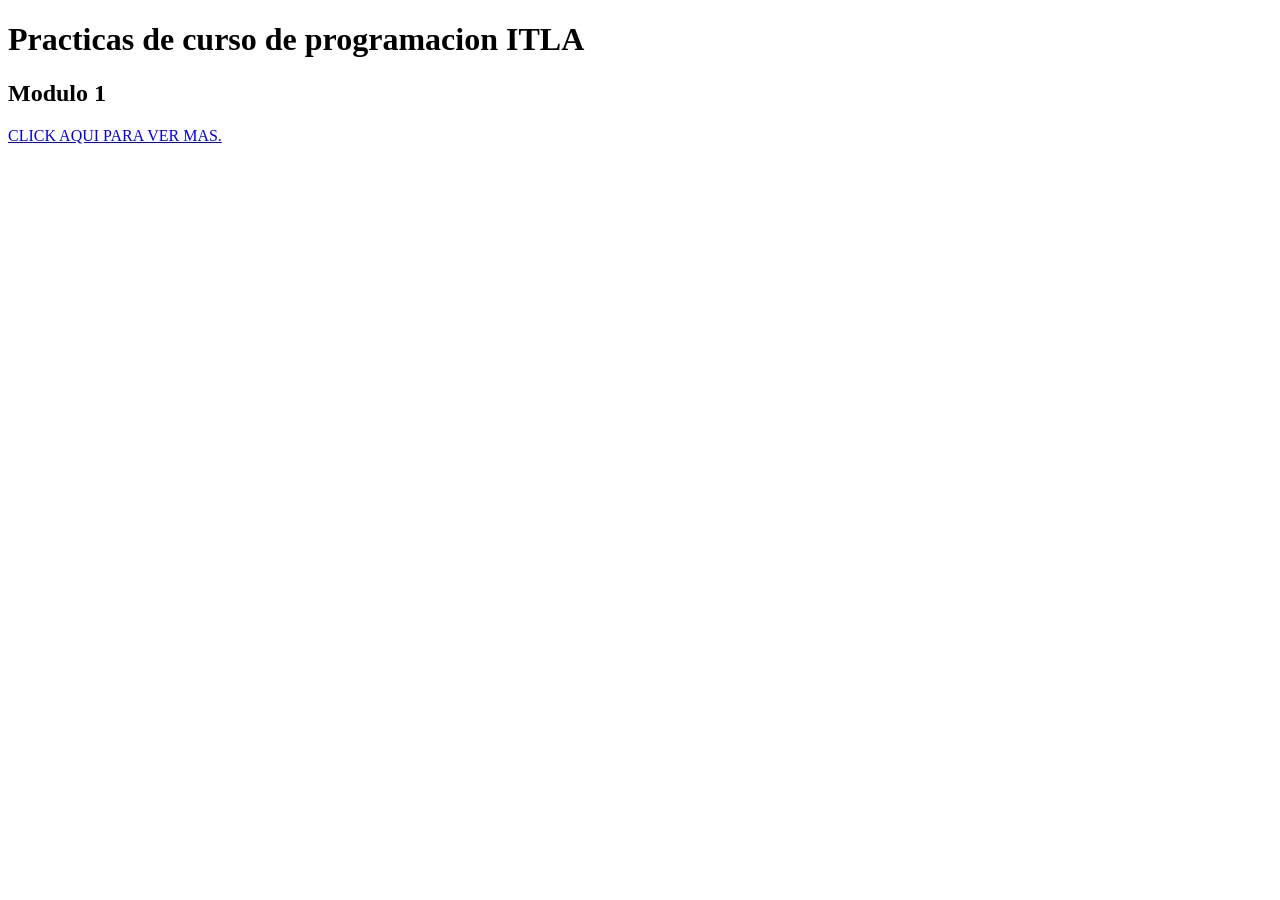
==== index.html @ f4545420 "añadi enlace para pagina de ejercicios modulo 1" ====
<!DOCTYPE html>
<html lang="es">

<head>
    <meta charset="UTF-8">
    <meta name="viewport" content="width=device-width, initial-scale=1.0">
    <title>Panel De Actividades</title>
    <link rel="stylesheet" href="/css/index.css">
    <script src="/js/index.js" defer></script>
</head>

<body>
    <h1>Practicas de curso de programacion ITLA</h1>
    <section>
        <h2>Modulo 1</h2>
        <a href="modulo1.html">CLICK AQUI PARA VER MAS.</a>

    </section>

</body>

</html>
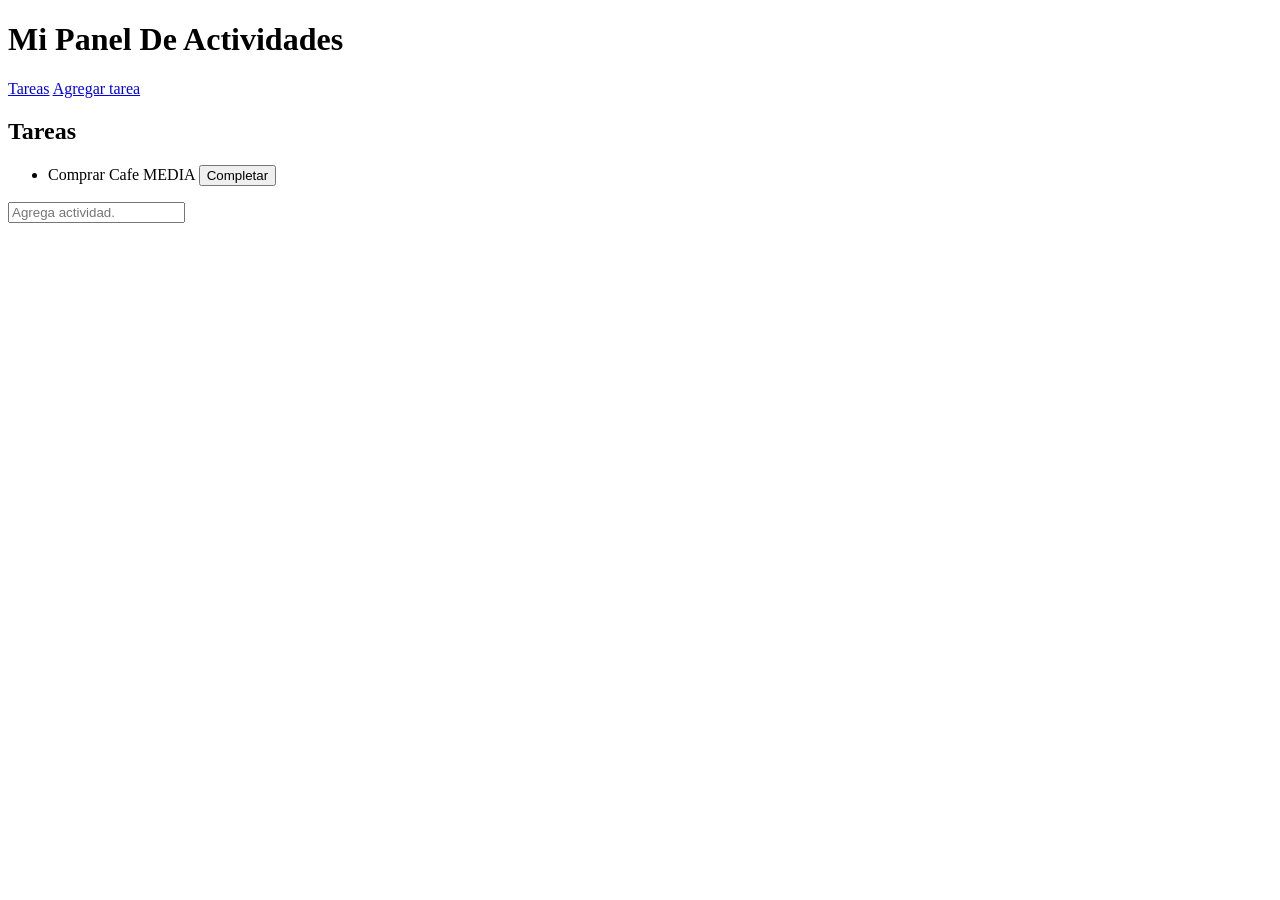
==== commit 06120b3d: "creacion del esqueleto del panel sin css" ====
--- a/index.html
+++ b/index.html
@@ -10,12 +10,31 @@
 </head>
 
 <body>
-    <h1>Practicas de curso de programacion ITLA</h1>
-    <section>
-        <h2>Modulo 1</h2>
-        <a href="modulo1.html">CLICK AQUI PARA VER MAS.</a>
+    <header>
+        <h1>Mi Panel De Actividades</h1>
+        <nav>
+            <a href="#tareas">Tareas</a>
+            <a href="#AgregarTarea">Agregar tarea</a>
+        </nav>
+    </header>
+    <main>
+        <section id="tareas">
+            <h2>Tareas</h2>
+            <ul>
+                <li>
+                    Comprar Cafe
+                    <label for="prioridad">MEDIA</label>
+                    <button>Completar</button>
+                </li>
+            </ul>
+        </section>
+        <section id="AgregarTarea">
+            <form action="submit">
+                <input type="text" placeholder="Agrega actividad.">
+            </form>
+        </section>
 
-    </section>
+    </main>
 
 </body>
 
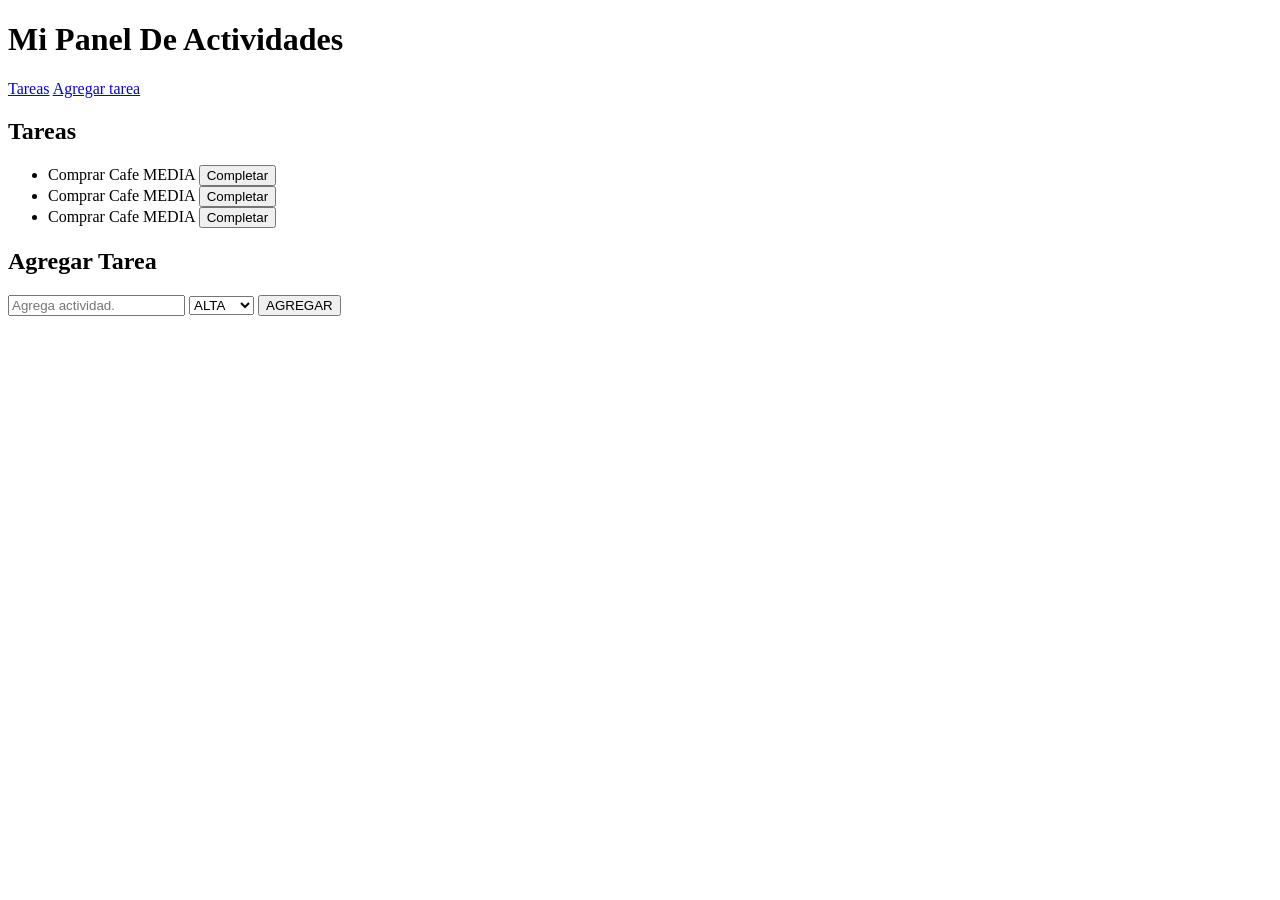
==== commit aa51eb12: "add section added task=" ====
--- a/index.html
+++ b/index.html
@@ -26,11 +26,28 @@
                     <label for="prioridad">MEDIA</label>
                     <button>Completar</button>
                 </li>
+                <li>
+                    Comprar Cafe
+                    <label for="prioridad">MEDIA</label>
+                    <button>Completar</button>
+                </li>
+                <li>
+                    Comprar Cafe
+                    <label for="prioridad">MEDIA</label>
+                    <button>Completar</button>
+                </li>
             </ul>
         </section>
         <section id="AgregarTarea">
+            <h2>Agregar Tarea</h2>
             <form action="submit">
                 <input type="text" placeholder="Agrega actividad.">
+                <select name="prioridad" id="prioridad">
+                    <option value="">ALTA</option>
+                    <option value="">MEDIA</option>
+                    <option value="">BAJA</option>
+                </select>
+                <button>AGREGAR</button>
             </form>
         </section>
 
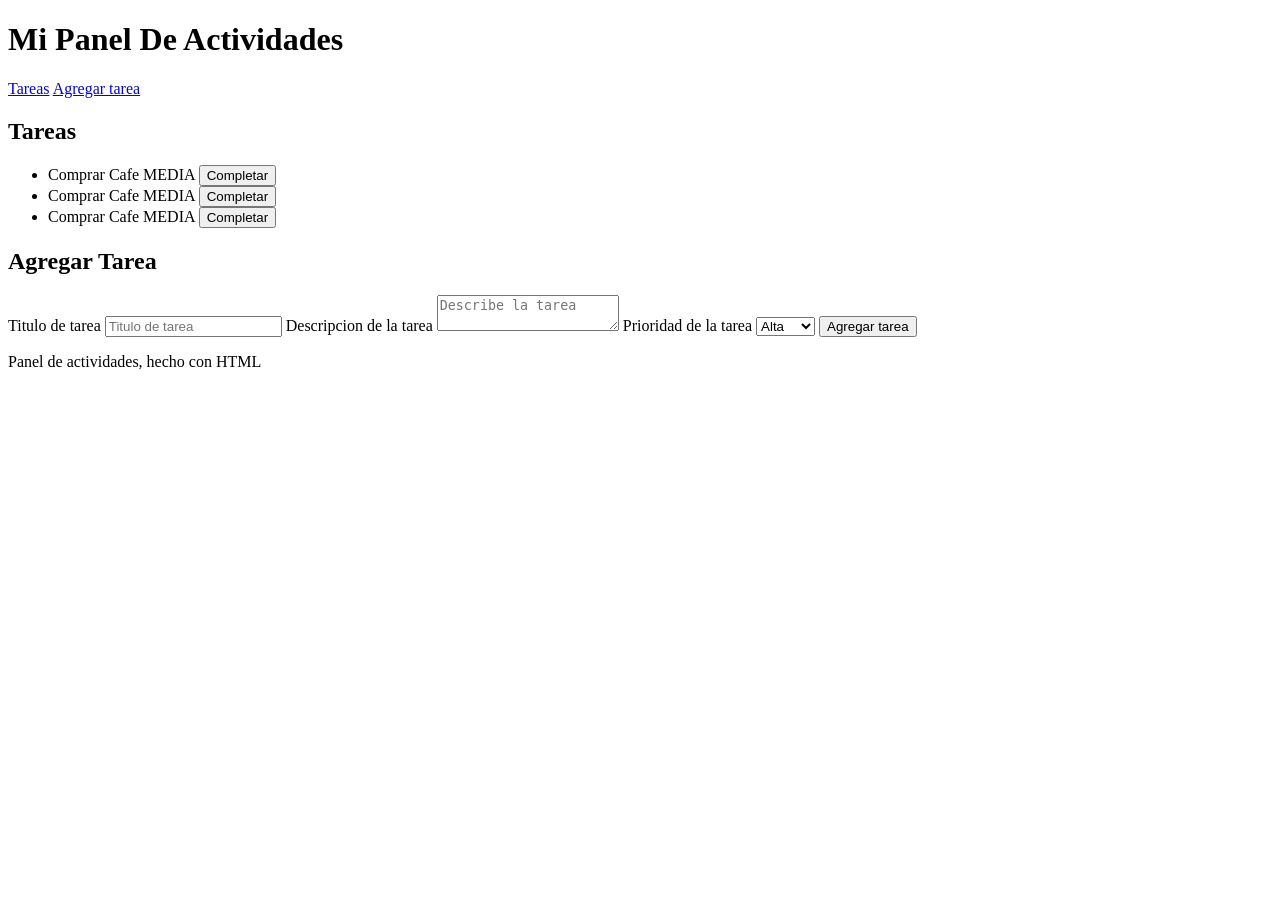
==== commit 747dfab2: "fixing form semantic errors" ====
--- a/index.html
+++ b/index.html
@@ -40,19 +40,25 @@
         </section>
         <section id="AgregarTarea">
             <h2>Agregar Tarea</h2>
-            <form action="submit">
-                <input type="text" placeholder="Agrega actividad.">
+            <form>
+                <label for="titulo">Titulo de tarea</label>
+                <input type="text" placeholder="Titulo de tarea" id="titulo" required maxlength="80">
+                <label for="descripcion">Descripcion de la tarea</label>
+                <textarea placeholder="Describe la tarea" id="descripcion"></textarea>
+                <label for="prioridad">Prioridad de la tarea</label>
                 <select name="prioridad" id="prioridad">
-                    <option value="">ALTA</option>
-                    <option value="">MEDIA</option>
-                    <option value="">BAJA</option>
+                    <option value="">Alta</option>
+                    <option value="">Media</option>
+                    <option value="">Baja</option>
                 </select>
-                <button>AGREGAR</button>
+                <button>Agregar tarea</button>
             </form>
         </section>
 
     </main>
-
+    <footer>
+        <p>Panel de actividades, hecho con HTML</p>
+    </footer>
 </body>
 
 </html>
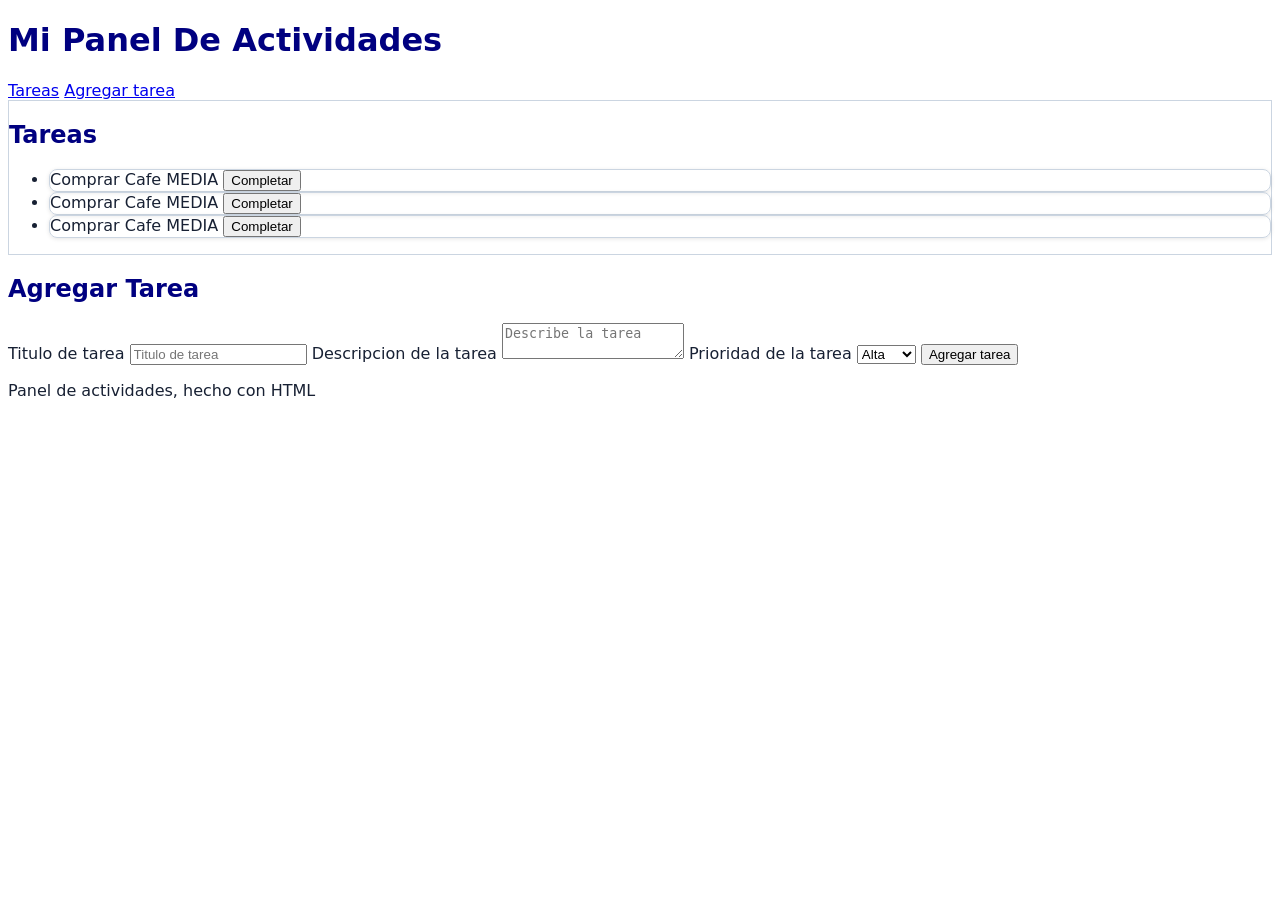
==== commit 11ec2d51: "inicio de estilo a la pagina" ====
--- a/index.html
+++ b/index.html
@@ -18,20 +18,20 @@
         </nav>
     </header>
     <main>
-        <section id="tareas">
+        <section id="tareas" class="lista">
             <h2>Tareas</h2>
             <ul>
-                <li>
+                <li class="tarjeta-actividad">
                     Comprar Cafe
                     <label for="prioridad">MEDIA</label>
                     <button>Completar</button>
                 </li>
-                <li>
+                <li class="tarjeta-actividad">
                     Comprar Cafe
                     <label for="prioridad">MEDIA</label>
                     <button>Completar</button>
                 </li>
-                <li>
+                <li class="tarjeta-actividad">
                     Comprar Cafe
                     <label for="prioridad">MEDIA</label>
                     <button>Completar</button>
--- a/css/index.css
+++ b/css/index.css
@@ -0,0 +1,16 @@
+body {
+  font-family: system-ui, sans-serif;
+  color: #172033;
+}
+h1,
+h2 {
+  color: navy;
+}
+.lista {
+  border: 1px solid #cbd5e1;
+}
+.tarjeta-actividad {
+  border: 1px solid #cbd5e1;
+  border-radius: 8px;
+  box-shadow: 0 1px 4px rgba(0, 0, 0, 0.1);
+}
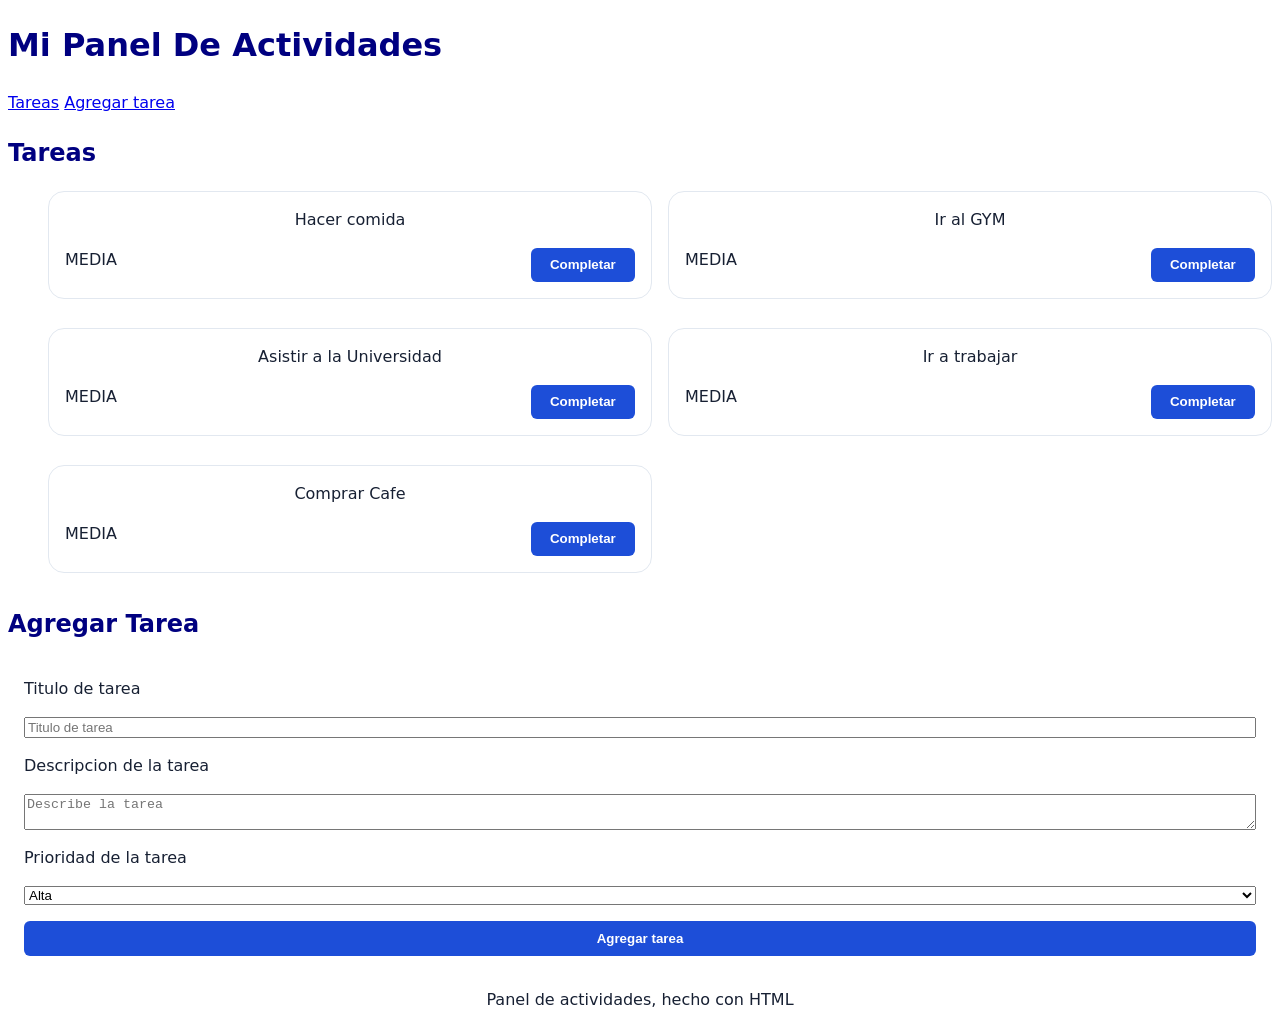
==== commit 9675b714: "practicando CSS" ====
--- a/index.html
+++ b/index.html
@@ -11,36 +11,57 @@
 
 <body>
     <header>
-        <h1>Mi Panel De Actividades</h1>
+        <h1 id="cabecera">Mi Panel De Actividades</h1>
         <nav>
             <a href="#tareas">Tareas</a>
             <a href="#AgregarTarea">Agregar tarea</a>
         </nav>
     </header>
     <main>
-        <section id="tareas" class="lista">
-            <h2>Tareas</h2>
-            <ul>
+        <section id="tareas">
+            <h2 id="cabecera">Tareas</h2>
+            <ul class="lista-actividad">
                 <li class="tarjeta-actividad">
-                    Comprar Cafe
-                    <label for="prioridad">MEDIA</label>
-                    <button>Completar</button>
+                    <span class="actividad-titulo">Hacer comida</span>
+                    <div class="actividad-acciones">
+                        <span for="prioridad">MEDIA</span>
+                        <button>Completar</button>
+                    </div>
                 </li>
                 <li class="tarjeta-actividad">
-                    Comprar Cafe
-                    <label for="prioridad">MEDIA</label>
-                    <button>Completar</button>
+                    <span class="actividad-titulo">Ir al GYM</span>
+                    <div class="actividad-acciones">
+                        <span for="prioridad">MEDIA</span>
+                        <button>Completar</button>
+                    </div>
                 </li>
                 <li class="tarjeta-actividad">
-                    Comprar Cafe
-                    <label for="prioridad">MEDIA</label>
-                    <button>Completar</button>
+                    <span class="actividad-titulo">Asistir a la Universidad</span>
+                    <div class="actividad-acciones">
+                        <span for="prioridad">MEDIA</span>
+                        <button>Completar</button>
+                    </div>
                 </li>
+                <li class="tarjeta-actividad">
+                    <span class="actividad-titulo">Ir a trabajar</span>
+                    <div class="actividad-acciones">
+                        <span for="prioridad">MEDIA</span>
+                        <button>Completar</button>
+                    </div>
+                </li>
+                <li class="tarjeta-actividad">
+                    <span class="actividad-titulo">Comprar Cafe</span>
+                    <div class="actividad-acciones">
+                        <span for="prioridad">MEDIA</span>
+                        <button>Completar</button>
+                    </div>
+                </li>
+
             </ul>
         </section>
         <section id="AgregarTarea">
-            <h2>Agregar Tarea</h2>
-            <form>
+            <h2 id="cabecera">Agregar Tarea</h2>
+            <form class="agregar-actividad">
                 <label for="titulo">Titulo de tarea</label>
                 <input type="text" placeholder="Titulo de tarea" id="titulo" required maxlength="80">
                 <label for="descripcion">Descripcion de la tarea</label>
@@ -57,7 +78,9 @@
 
     </main>
     <footer>
-        <p>Panel de actividades, hecho con HTML</p>
+        <section class="pie-pagina">
+            <p>Panel de actividades, hecho con HTML</p>
+        </section>
     </footer>
 </body>
 
--- a/css/index.css
+++ b/css/index.css
@@ -1,16 +1,62 @@
+:root {
+  --color-principal: #1d4ed8;
+  --color-texto: #172033;
+}
+
+button {
+  background: var(--color-principal);
+  color: white;
+  padding: 0.6rem 1.2rem;
+  border: none;
+  border-radius: 6px;
+  font-weight: 600;
+}
 body {
+  font-size: 16px;
   font-family: system-ui, sans-serif;
+  line-height: 1.5;
   color: #172033;
 }
-h1,
-h2 {
+
+* {
+  box-sizing: border-box;
+}
+
+#cabecera {
   color: navy;
 }
-.lista {
-  border: 1px solid #cbd5e1;
+
+.lista-actividad {
+  display: grid;
+  grid-template-columns: 1fr 1fr;
+  gap: 1rem;
+  flex-wrap: wrap;
 }
+
 .tarjeta-actividad {
-  border: 1px solid #cbd5e1;
-  border-radius: 8px;
-  box-shadow: 0 1px 4px rgba(0, 0, 0, 0.1);
+  padding: 1rem;
+  overflow: hidden;
+  background: #ffffff;
+  border: 1px solid #e2e8f0;
+  border-radius: 16px;
+  margin-bottom: 0.8rem;
+  display: grid;
+  text-align: center;
+  gap: 1rem;
 }
+
+.actividad-acciones {
+  display: flex;
+  justify-content: space-between;
+  gap: 1rem;
+}
+
+.agregar-actividad {
+  display: grid;
+  padding: 1rem;
+  gap: 1rem;
+}
+
+.pie-pagina {
+  text-align: center;
+}
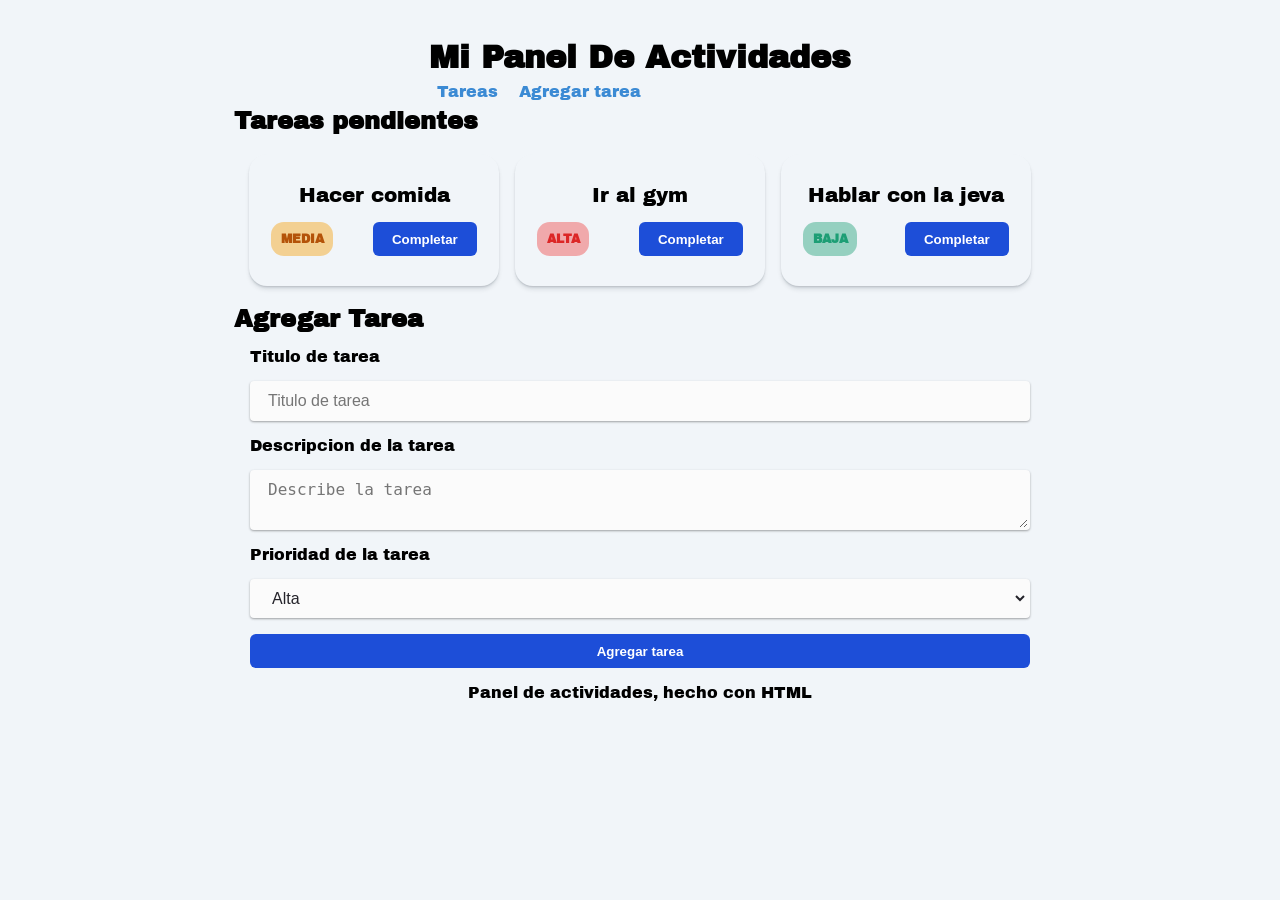
==== commit 6e088509: "practicando css y colocando mejor la visualizacion" ====
--- a/index.html
+++ b/index.html
@@ -11,63 +11,50 @@
 
 <body>
     <header>
-        <h1 id="cabecera">Mi Panel De Actividades</h1>
-        <nav>
-            <a href="#tareas">Tareas</a>
-            <a href="#AgregarTarea">Agregar tarea</a>
+        <h1>Mi Panel De Actividades</h1>
+        <nav class="navegacion">
+            <div class="links">
+                <a href="#tareas" class="on">Tareas</a>
+                <a href="#AgregarTarea ">Agregar tarea</a>
+            </div>
         </nav>
     </header>
     <main>
         <section id="tareas">
-            <h2 id="cabecera">Tareas</h2>
+            <h2>Tareas pendientes</h2>
             <ul class="lista-actividad">
                 <li class="tarjeta-actividad">
-                    <span class="actividad-titulo">Hacer comida</span>
+                    <p class="actividad-titulo">Hacer comida</p>
                     <div class="actividad-acciones">
-                        <span for="prioridad">MEDIA</span>
+                        <span class="prioridad prioridad-media">MEDIA</span>
                         <button>Completar</button>
                     </div>
                 </li>
                 <li class="tarjeta-actividad">
-                    <span class="actividad-titulo">Ir al GYM</span>
+                    <p class="actividad-titulo">Ir al gym</p>
                     <div class="actividad-acciones">
-                        <span for="prioridad">MEDIA</span>
+                        <span class="prioridad prioridad-alta">ALTA</span>
                         <button>Completar</button>
                     </div>
                 </li>
                 <li class="tarjeta-actividad">
-                    <span class="actividad-titulo">Asistir a la Universidad</span>
+                    <p class="actividad-titulo">Hablar con la jeva</p>
                     <div class="actividad-acciones">
-                        <span for="prioridad">MEDIA</span>
+                        <span class="prioridad prioridad-baja">BAJA</span>
                         <button>Completar</button>
                     </div>
                 </li>
-                <li class="tarjeta-actividad">
-                    <span class="actividad-titulo">Ir a trabajar</span>
-                    <div class="actividad-acciones">
-                        <span for="prioridad">MEDIA</span>
-                        <button>Completar</button>
-                    </div>
-                </li>
-                <li class="tarjeta-actividad">
-                    <span class="actividad-titulo">Comprar Cafe</span>
-                    <div class="actividad-acciones">
-                        <span for="prioridad">MEDIA</span>
-                        <button>Completar</button>
-                    </div>
-                </li>
-
             </ul>
         </section>
         <section id="AgregarTarea">
-            <h2 id="cabecera">Agregar Tarea</h2>
+            <h2>Agregar Tarea</h2>
             <form class="agregar-actividad">
                 <label for="titulo">Titulo de tarea</label>
-                <input type="text" placeholder="Titulo de tarea" id="titulo" required maxlength="80">
+                <input class="campo" type="text" placeholder="Titulo de tarea" id="titulo" required maxlength="80">
                 <label for="descripcion">Descripcion de la tarea</label>
-                <textarea placeholder="Describe la tarea" id="descripcion"></textarea>
+                <textarea class="campo" placeholder="Describe la tarea" id="descripcion"></textarea>
                 <label for="prioridad">Prioridad de la tarea</label>
-                <select name="prioridad" id="prioridad">
+                <select class="campo" name="prioridad" id="prioridad">
                     <option value="">Alta</option>
                     <option value="">Media</option>
                     <option value="">Baja</option>
--- a/css/index.css
+++ b/css/index.css
@@ -1,6 +1,15 @@
+@import url('https://fonts.googleapis.com/css2?family=Archivo+Black&display=swap');
+
+html {
+  font-family: 'Archivo Black', sans-serif;
+  font-weight: 400;
+  font-style: normal;
+}
+
 :root {
   --color-principal: #1d4ed8;
   --color-texto: #172033;
+  --color-secundario: #3b8ad4;
 }
 
 button {
@@ -12,43 +21,118 @@
   font-weight: 600;
 }
 body {
-  font-size: 16px;
-  font-family: system-ui, sans-serif;
-  line-height: 1.5;
-  color: #172033;
+  min-height: 100vh;
+  width: 100%;
+  display: flex;
+  flex-direction: column;
+  align-items: center;
+  padding: 40px 24px;
+  background: #f1f5f9;
 }
 
 * {
+  margin: 0;
+  padding: 0;
   box-sizing: border-box;
 }
+.navegacion .links {
+  position: relative;
+  padding: 8px 0;
+  cursor: pointer;
+  transition: color 0.2s;
+  a {
+    color: var(--color-secundario);
+    text-decoration: none;
+    position: relative;
+    padding: 8px 8px;
+    cursor: pointer;
+    transition: color 0.2s;
+  }
+  a::after {
+    content: '';
+    position: absolute;
+    left: 50%;
+    bottom: 0;
+    width: 100%;
+    height: 3px;
+    border-radius: 3px;
+    background: var(--color-secundario);
+    transform: translateX(-50%) scaleX(0);
+    transition: transform 0.3s cubic-bezier(0.3, 1.2, 0.5, 1);
+  }
+  a:visited {
+    color: var(--color-secundario);
+  }
+}
 
-#cabecera {
-  color: navy;
+.navegacion .links .navegacion .links a:hover,
+.navegacion .links .on {
+  color: var(--color-secundario);
+}
+.navegacion .links a:hover::after,
+.navbar .links .on::after {
+  transform: translateX(-50%) scaleX(1);
 }
 
 .lista-actividad {
   display: grid;
-  grid-template-columns: 1fr 1fr;
-  gap: 1rem;
-  flex-wrap: wrap;
+  grid-template-columns: repeat(3, minmax(0, 1fr));
+  gap: 16px;
+  width: 100%;
+  max-width: 950px;
+  margin: 20px auto;
+  padding: 0 15px;
+  box-sizing: border-box;
 }
 
 .tarjeta-actividad {
-  padding: 1rem;
+  width: 250px;
+  padding: 30px 22px;
+  border-radius: 18px;
+  background: #f1f5f9;
+  box-shadow:
+    0 1px 1px #0f172a14,
+    0 2px 2px #0f172a14,
+    0 4px 4px #0f172a14;
   overflow: hidden;
-  background: #ffffff;
-  border: 1px solid #e2e8f0;
-  border-radius: 16px;
-  margin-bottom: 0.8rem;
+  font-size: 20px;
   display: grid;
-  text-align: center;
-  gap: 1rem;
+  gap: 8px;
+  p {
+    text-align: center;
+    margin-bottom: 8px;
+  }
 }
 
 .actividad-acciones {
   display: flex;
   justify-content: space-between;
   gap: 1rem;
+}
+.prioridad {
+  border-radius: 0.8rem;
+  font-size: 0.75rem;
+
+  display: inline-flex;
+  white-space: nowrap;
+  align-items: center;
+  padding: 0.25rem 0.6rem;
+  font-weight: bold;
+  line-height: 1;
+  text-align: center;
+  text-transform: uppercase;
+}
+.prioridad-media {
+  background-color: rgba(245, 159, 11, 0.432);
+  color: #b45309;
+}
+.prioridad-baja {
+  background-color: rgba(29, 158, 117, 0.432);
+  color: #1d9e75;
+}
+.prioridad-alta {
+  background-color: rgba(239, 68, 68, 0.432);
+  color: #dc2626;
 }
 
 .agregar-actividad {
@@ -60,3 +144,21 @@
 .pie-pagina {
   text-align: center;
 }
+.campo {
+  width: 100%;
+  color: rgb(36, 35, 42);
+  font-size: 16px;
+  line-height: 20px;
+  min-height: 28px;
+  border-radius: 4px;
+  padding: 8px 16px;
+  border: 2px solid transparent;
+  box-shadow:
+    rgb(0 0 0 / 12%) 0px 1px 3px,
+    rgb(0 0 0 / 24%) 0px 1px 2px;
+  background: rgb(251, 251, 251);
+  transition: all 0.1s ease 0s;
+  :focus {
+    border: 2px solid rgb(124, 138, 255);
+  }
+}
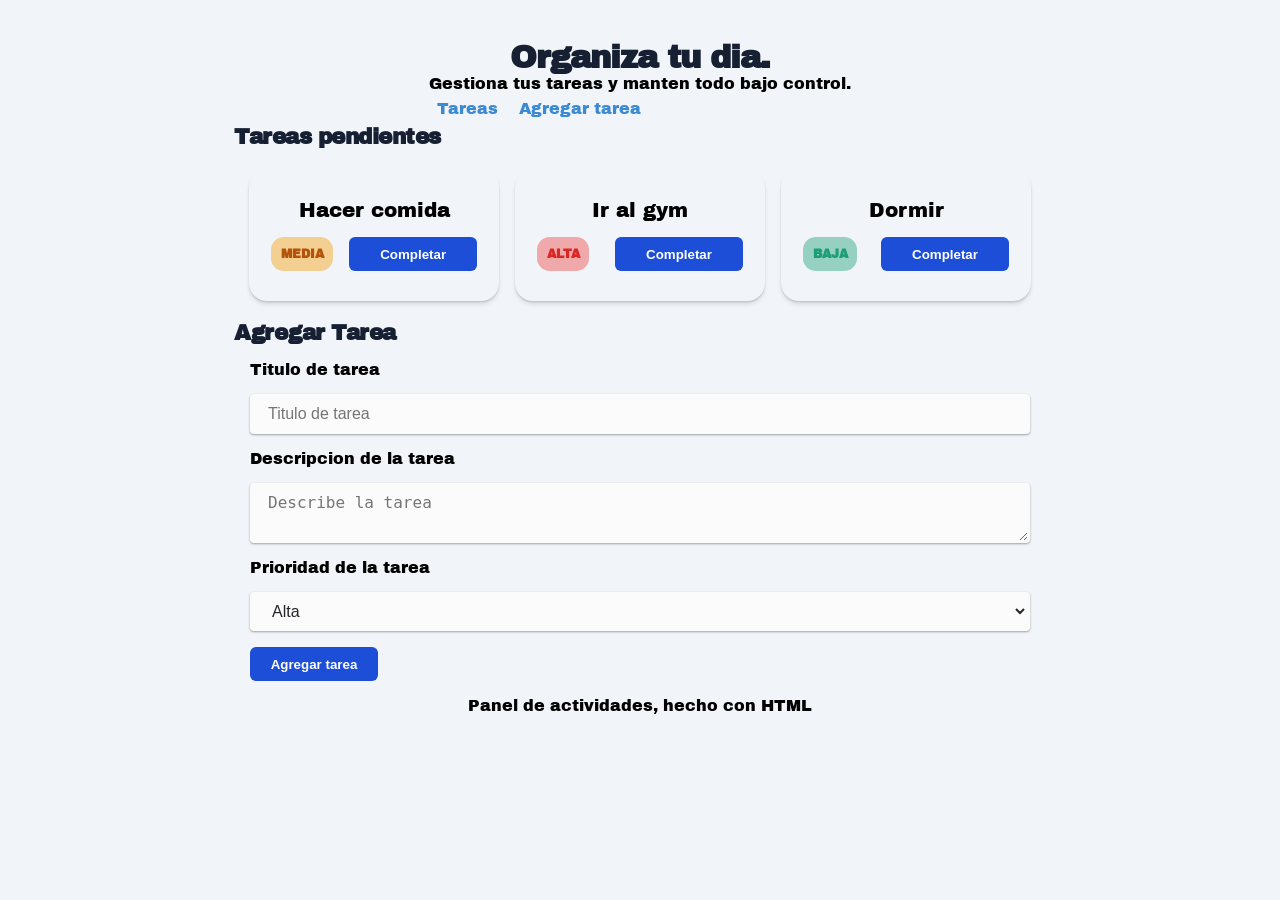
==== commit a1b42f2e: "cambio estilo de boton agregar tarea y cambio de informacion visual" ====
--- a/index.html
+++ b/index.html
@@ -11,7 +11,8 @@
 
 <body>
     <header>
-        <h1>Mi Panel De Actividades</h1>
+        <h1>Organiza tu dia.</h1>
+        <p>Gestiona tus tareas y manten todo bajo control.</p>
         <nav class="navegacion">
             <div class="links">
                 <a href="#tareas" class="on">Tareas</a>
@@ -38,7 +39,7 @@
                     </div>
                 </li>
                 <li class="tarjeta-actividad">
-                    <p class="actividad-titulo">Hablar con la jeva</p>
+                    <p class="actividad-titulo">Dormir</p>
                     <div class="actividad-acciones">
                         <span class="prioridad prioridad-baja">BAJA</span>
                         <button>Completar</button>
--- a/css/index.css
+++ b/css/index.css
@@ -19,6 +19,7 @@
   border: none;
   border-radius: 6px;
   font-weight: 600;
+  width: 8rem;
 }
 body {
   min-height: 100vh;
@@ -28,6 +29,19 @@
   align-items: center;
   padding: 40px 24px;
   background: #f1f5f9;
+}
+h1 {
+  font-size: 2rem;
+  font-weight: 800;
+  letter-spacing: -1px;
+  color: #172033;
+  text-align: center;
+}
+h2 {
+  font-size: 1.35rem;
+  font-weight: 700;
+  letter-spacing: -0.5px;
+  color: #172033;
 }
 
 * {
